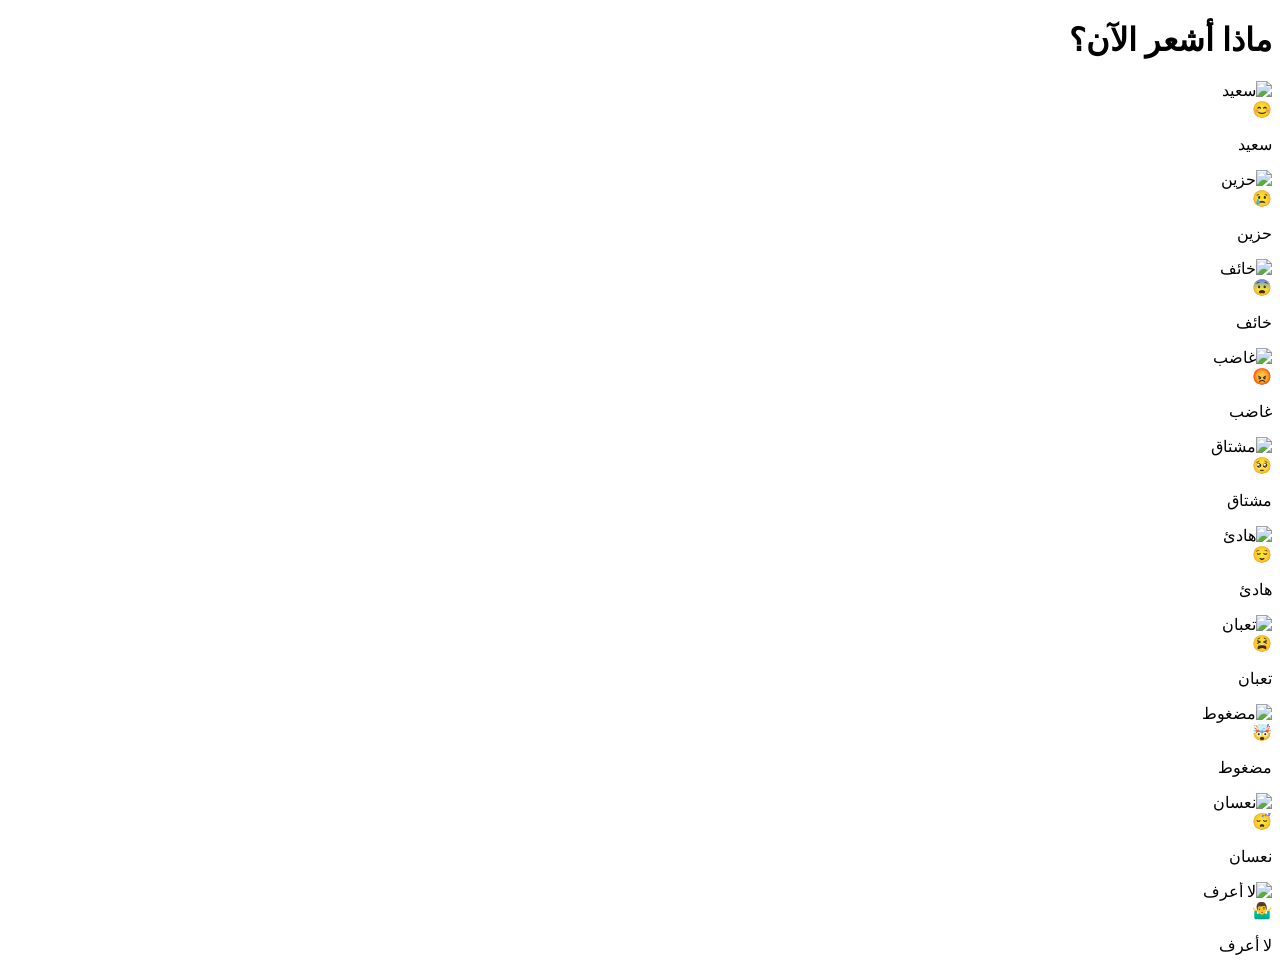
==== index.html @ ff9a75ca "Create index.html" ====
<!DOCTYPE html>
<html lang="ar" dir="rtl">
<head>
    <meta charset="UTF-8">
    <meta name="viewport" content="width=device-width, initial-scale=1.0">
    <title>Meem Clinic - كيف تشعر؟</title>
    <link rel="stylesheet" href="style.css">
</head>
<body>
    <header>
        <h1>ماذا أشعر الآن؟</h1>
    </header>

    <div class="grid-container">
        <div class="card" onclick="speak('أنا سعيد')">
            <div class="img-container"><img src="https://img.freepik.com/free-photo/young-man-smiling_23-2148184334.jpg" alt="سعيد"></div>
            <span class="emoji">😊</span>
            <p>سعيد</p>
        </div>

        <div class="card" onclick="speak('أنا حزين')">
            <div class="img-container"><img src="https://img.freepik.com/free-photo/sad-woman-sitting-floor_23-2148824316.jpg" alt="حزين"></div>
            <span class="emoji">😢</span>
            <p>حزين</p>
        </div>

        <div class="card" onclick="speak('أنا خائف')">
            <div class="img-container"><img src="https://img.freepik.com/free-photo/frightened-woman-looking-camera_23-2148332566.jpg" alt="خائف"></div>
            <span class="emoji">😨</span>
            <p>خائف</p>
        </div>

        <div class="card" onclick="speak('أنا غاضب')">
            <div class="img-container"><img src="https://img.freepik.com/free-photo/angry-man-shouting_23-2148184347.jpg" alt="غاضب"></div>
            <span class="emoji">😡</span>
            <p>غاضب</p>
        </div>

        <div class="card" onclick="speak('أنا مشتاق')">
            <div class="img-container"><img src="https://img.freepik.com/free-photo/child-looking-out-window_23-2148184350.jpg" alt="مشتاق"></div>
            <span class="emoji">🥺</span>
            <p>مشتاق</p>
        </div>

        <div class="card" onclick="speak('أنا هادئ')">
            <div class="img-container"><img src="https://img.freepik.com/free-photo/serene-woman-practicing-yoga_23-2148560636.jpg" alt="هادئ"></div>
            <span class="emoji">😌</span>
            <p>هادئ</p>
        </div>

        <div class="card" onclick="speak('أنا تعبان')">
            <div class="img-container"><img src="https://img.freepik.com/free-photo/exhausted-man-resting-sofa_23-2148184344.jpg" alt="تعبان"></div>
            <span class="emoji">😫</span>
            <p>تعبان</p>
        </div>

        <div class="card" onclick="speak('أنا مضغوط')">
            <div class="img-container"><img src="https://img.freepik.com/free-photo/stressed-businessman-office_23-2148184348.jpg" alt="مضغوط"></div>
            <span class="emoji">🤯</span>
            <p>مضغوط</p>
        </div>

        <div class="card" onclick="speak('أنا نعسان')">
            <div class="img-container"><img src="https://img.freepik.com/free-photo/yawning-man-bed_23-2148184337.jpg" alt="نعسان"></div>
            <span class="emoji">😴</span>
            <p>نعسان</p>
        </div>

        <div class="card" onclick="speak('لا أعرف')">
            <div class="img-container"><img src="https://img.freepik.com/free-photo/confused-man-shrugging-shoulders_23-2148184340.jpg" alt="لا أعرف"></div>
            <span class="emoji">🤷‍♂️</span>
            <p>لا أعرف</p>
        </div>
    </div>

    <script src="script.js"></script>
</body>
</html>
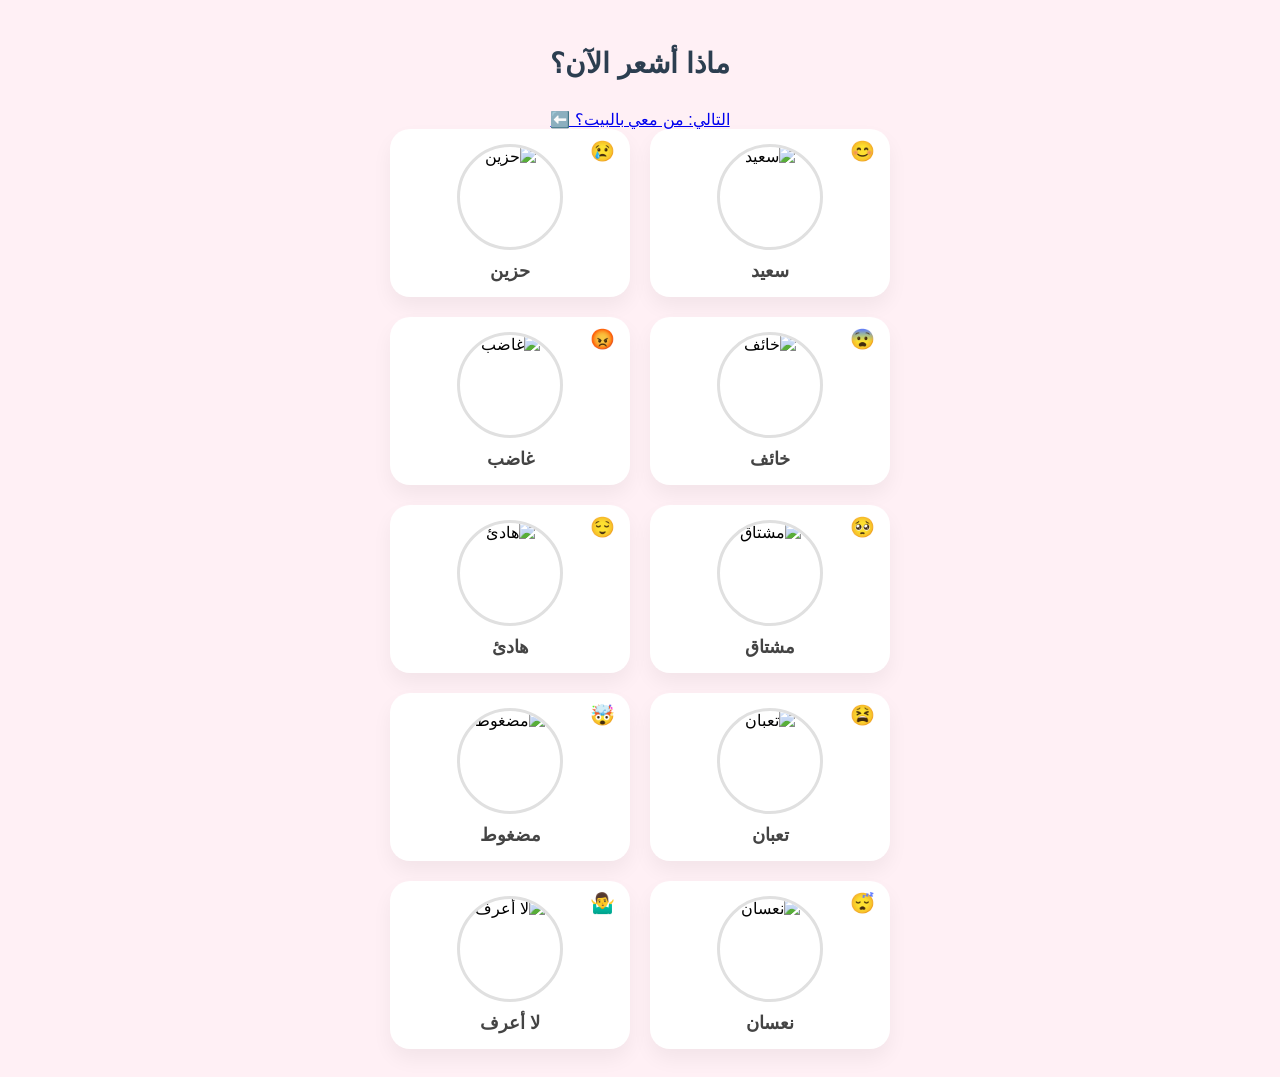
==== commit 6063a017: "Update index.html" ====
--- a/index.html
+++ b/index.html
@@ -9,6 +9,7 @@
 <body>
     <header>
         <h1>ماذا أشعر الآن؟</h1>
+        <a href="people.html" class="nav-btn">التالي: من معي بالبيت؟ ⬅️</a>
     </header>
 
     <div class="grid-container">
--- a/style.css
+++ b/style.css
@@ -0,0 +1,57 @@
+body {
+    font-family: 'Arial', sans-serif;
+    background-color: #fff0f5; /* لون وردي فاتح جذاب */
+    text-align: center;
+    padding: 20px;
+}
+
+h1 { color: #2c3e50; margin-bottom: 30px; font-size: 28px; }
+
+.grid-container {
+    display: grid;
+    grid-template-columns: repeat(2, 1fr); /* عمودين للجوال */
+    gap: 20px;
+    max-width: 500px;
+    margin: 0 auto;
+}
+
+.card {
+    background: white;
+    border-radius: 20px;
+    padding: 15px;
+    position: relative;
+    box-shadow: 0 10px 20px rgba(0,0,0,0.05);
+    cursor: pointer;
+    transition: 0.3s;
+}
+
+.card:active { transform: scale(0.95); }
+
+.img-container {
+    width: 100px;
+    height: 100px;
+    margin: 0 auto 10px;
+    border-radius: 50%;
+    overflow: hidden;
+    border: 3px solid #e0e0e0;
+}
+
+.img-container img {
+    width: 100%;
+    height: 100%;
+    object-fit: cover;
+}
+
+.emoji {
+    position: absolute;
+    top: 10px;
+    right: 15px;
+    font-size: 20px;
+}
+
+.card p {
+    font-size: 18px;
+    font-weight: bold;
+    color: #444;
+    margin: 10px 0 0;
+}
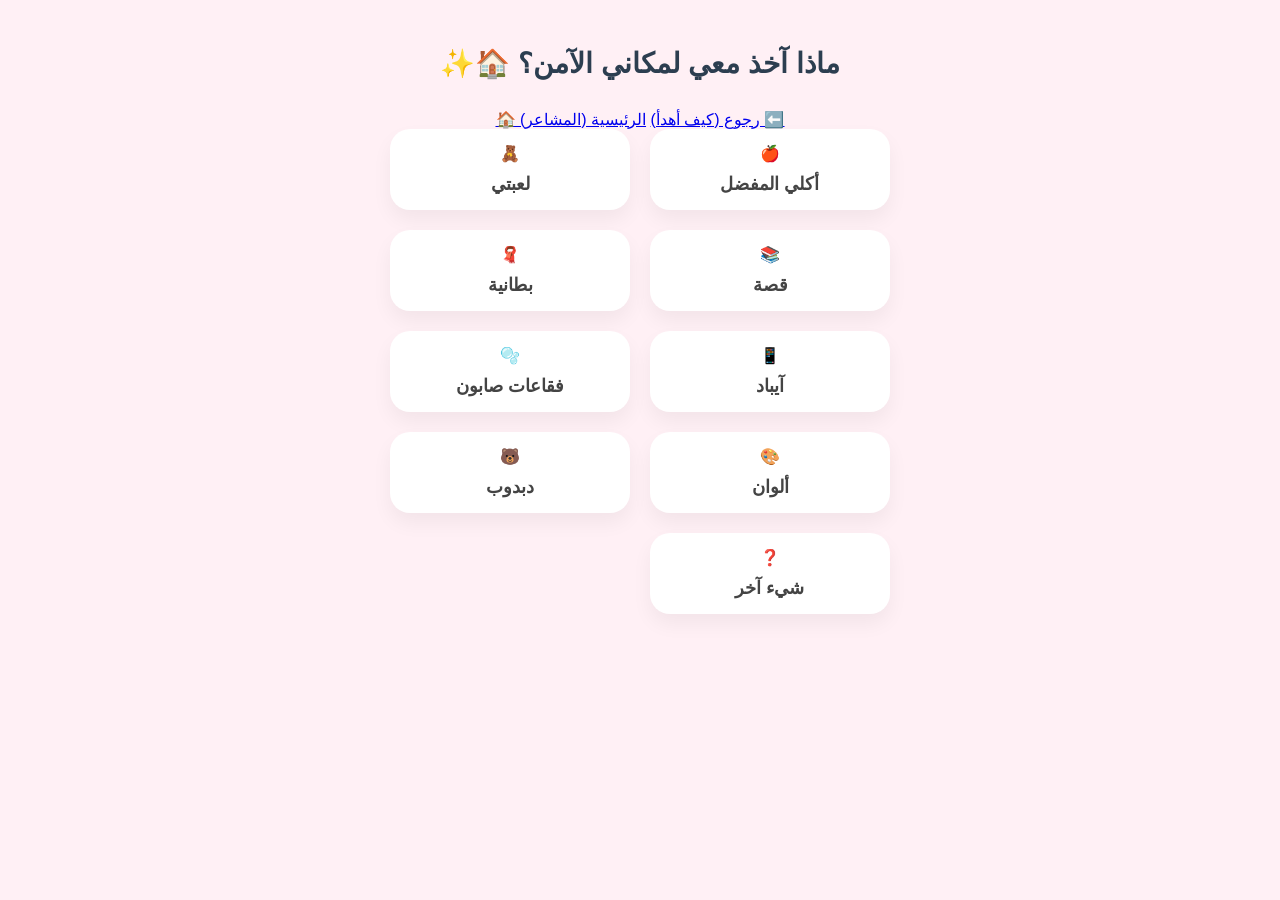
==== commit 34eeae4b: "Create index.html" ====
--- a/index.html
+++ b/index.html
@@ -3,75 +3,28 @@
 <head>
     <meta charset="UTF-8">
     <meta name="viewport" content="width=device-width, initial-scale=1.0">
-    <title>Meem Clinic - كيف تشعر؟</title>
+    <title>مكاني الآمن - Meem Clinic</title>
     <link rel="stylesheet" href="style.css">
 </head>
 <body>
     <header>
-        <h1>ماذا أشعر الآن؟</h1>
-        <a href="people.html" class="nav-btn">التالي: من معي بالبيت؟ ⬅️</a>
+        <h1>ماذا آخذ معي لمكاني الآمن؟ 🏠✨</h1>
+        <div class="nav-container">
+            <a href="calm.html" class="nav-btn">⬅️ رجوع (كيف أهدأ)</a>
+            <a href="index.html" class="nav-btn">الرئيسية (المشاعر) 🏠</a>
+        </div>
     </header>
 
     <div class="grid-container">
-        <div class="card" onclick="speak('أنا سعيد')">
-            <div class="img-container"><img src="https://img.freepik.com/free-photo/young-man-smiling_23-2148184334.jpg" alt="سعيد"></div>
-            <span class="emoji">😊</span>
-            <p>سعيد</p>
-        </div>
-
-        <div class="card" onclick="speak('أنا حزين')">
-            <div class="img-container"><img src="https://img.freepik.com/free-photo/sad-woman-sitting-floor_23-2148824316.jpg" alt="حزين"></div>
-            <span class="emoji">😢</span>
-            <p>حزين</p>
-        </div>
-
-        <div class="card" onclick="speak('أنا خائف')">
-            <div class="img-container"><img src="https://img.freepik.com/free-photo/frightened-woman-looking-camera_23-2148332566.jpg" alt="خائف"></div>
-            <span class="emoji">😨</span>
-            <p>خائف</p>
-        </div>
-
-        <div class="card" onclick="speak('أنا غاضب')">
-            <div class="img-container"><img src="https://img.freepik.com/free-photo/angry-man-shouting_23-2148184347.jpg" alt="غاضب"></div>
-            <span class="emoji">😡</span>
-            <p>غاضب</p>
-        </div>
-
-        <div class="card" onclick="speak('أنا مشتاق')">
-            <div class="img-container"><img src="https://img.freepik.com/free-photo/child-looking-out-window_23-2148184350.jpg" alt="مشتاق"></div>
-            <span class="emoji">🥺</span>
-            <p>مشتاق</p>
-        </div>
-
-        <div class="card" onclick="speak('أنا هادئ')">
-            <div class="img-container"><img src="https://img.freepik.com/free-photo/serene-woman-practicing-yoga_23-2148560636.jpg" alt="هادئ"></div>
-            <span class="emoji">😌</span>
-            <p>هادئ</p>
-        </div>
-
-        <div class="card" onclick="speak('أنا تعبان')">
-            <div class="img-container"><img src="https://img.freepik.com/free-photo/exhausted-man-resting-sofa_23-2148184344.jpg" alt="تعبان"></div>
-            <span class="emoji">😫</span>
-            <p>تعبان</p>
-        </div>
-
-        <div class="card" onclick="speak('أنا مضغوط')">
-            <div class="img-container"><img src="https://img.freepik.com/free-photo/stressed-businessman-office_23-2148184348.jpg" alt="مضغوط"></div>
-            <span class="emoji">🤯</span>
-            <p>مضغوط</p>
-        </div>
-
-        <div class="card" onclick="speak('أنا نعسان')">
-            <div class="img-container"><img src="https://img.freepik.com/free-photo/yawning-man-bed_23-2148184337.jpg" alt="نعسان"></div>
-            <span class="emoji">😴</span>
-            <p>نعسان</p>
-        </div>
-
-        <div class="card" onclick="speak('لا أعرف')">
-            <div class="img-container"><img src="https://img.freepik.com/free-photo/confused-man-shrugging-shoulders_23-2148184340.jpg" alt="لا أعرف"></div>
-            <span class="emoji">🤷‍♂️</span>
-            <p>لا أعرف</p>
-        </div>
+        <div class="card" onclick="speak('أريد أن آخذ أكلي المفضل')"><span>🍎</span><p>أكلي المفضل</p></div>
+        <div class="card" onclick="speak('أريد أن آخذ لعبتي')"><span>🧸</span><p>لعبتي</p></div>
+        <div class="card" onclick="speak('أريد أن آخذ قصة')"><span>📚</span><p>قصة</p></div>
+        <div class="card" onclick="speak('أريد أن آخذ بطانية')"><span>🧣</span><p>بطانية</p></div>
+        <div class="card" onclick="speak('أريد أن آخذ الآيباد')"><span>📱</span><p>آيباد</p></div>
+        <div class="card" onclick="speak('أريد أن آخذ فقاعات الصابون')"><span>🫧</span><p>فقاعات صابون</p></div>
+        <div class="card" onclick="speak('أريد أن آخذ ألواني')"><span>🎨</span><p>ألوان</p></div>
+        <div class="card" onclick="speak('أريد أن آخذ دبدوبي')"><span>🐻</span><p>دبدوب</p></div>
+        <div class="card" onclick="speak('أريد شيئاً آخر')"><span>❓</span><p>شيء آخر</p></div>
     </div>
 
     <script src="script.js"></script>
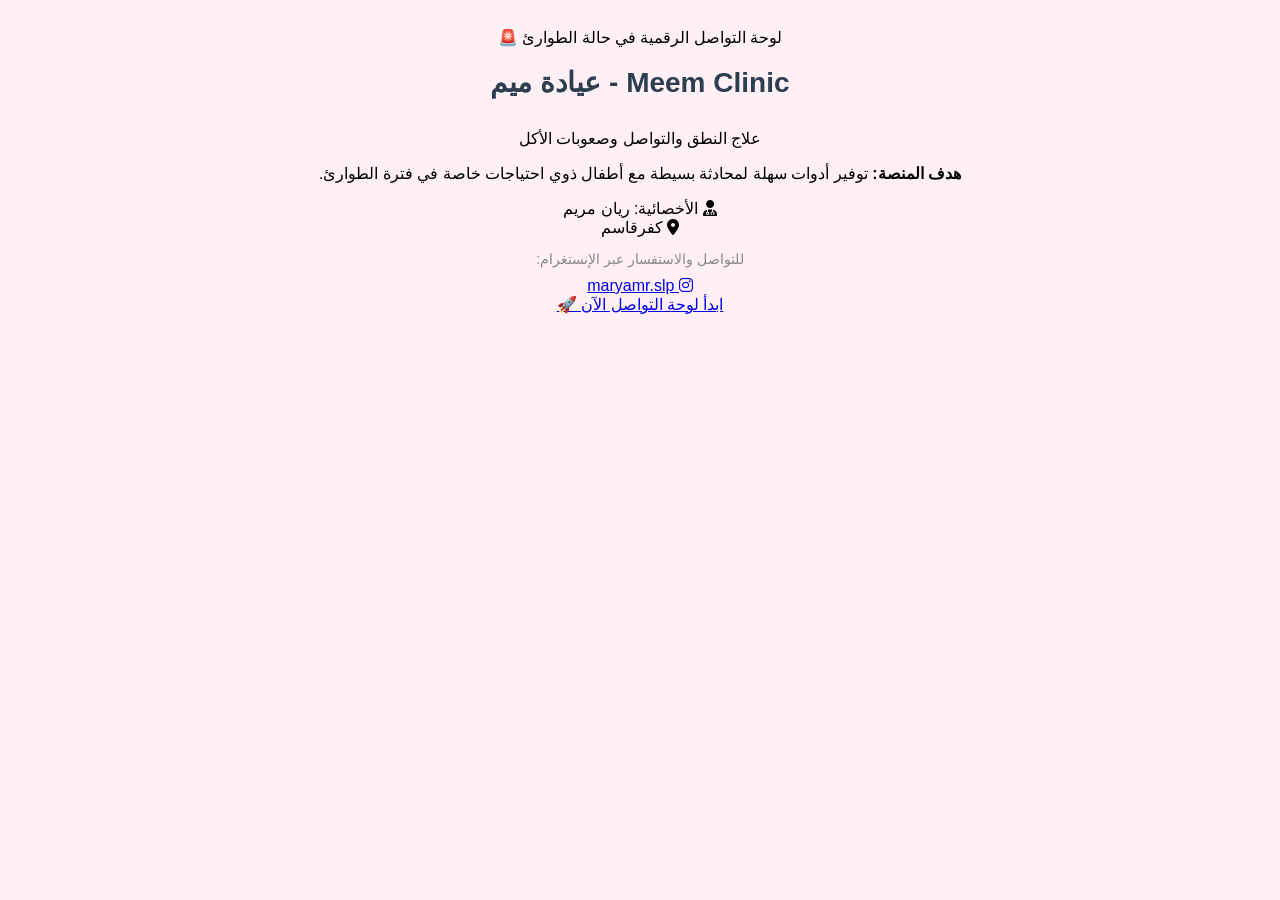
==== commit 71a336d7: "Update index.html" ====
--- a/index.html
+++ b/index.html
@@ -3,30 +3,41 @@
 <head>
     <meta charset="UTF-8">
     <meta name="viewport" content="width=device-width, initial-scale=1.0">
-    <title>مكاني الآمن - Meem Clinic</title>
+    <title>Meem Clinic - عيادة ميم</title>
     <link rel="stylesheet" href="style.css">
+    <link rel="stylesheet" href="https://cdnjs.cloudflare.com/ajax/libs/font-awesome/6.0.0/css/all.min.css">
 </head>
 <body>
-    <header>
-        <h1>ماذا آخذ معي لمكاني الآمن؟ 🏠✨</h1>
-        <div class="nav-container">
-            <a href="calm.html" class="nav-btn">⬅️ رجوع (كيف أهدأ)</a>
-            <a href="index.html" class="nav-btn">الرئيسية (المشاعر) 🏠</a>
+    <div class="welcome-container">
+        <header class="main-header">
+            <div class="emergency-badge">لوحة التواصل الرقمية في حالة الطوارئ 🚨</div>
+            <h1>Meem Clinic - عيادة ميم</h1>
+            <p class="tagline">علاج النطق والتواصل وصعوبات الأكل</p>
+        </header>
+
+        <section class="goal-section">
+            <p><strong>هدف المنصة:</strong> توفير أدوات سهلة لمحادثة بسيطة مع أطفال ذوي احتياجات خاصة في فترة الطوارئ.</p>
+        </section>
+
+        <div class="info-card">
+            <div class="info-item">
+                <i class="fas fa-user-md"></i>
+                <span>الأخصائية: ريان مريم</span>
+            </div>
+            <div class="info-item">
+                <i class="fas fa-map-marker-alt"></i>
+                <span>كفرقاسم</span>
+            </div>
         </div>
-    </header>
 
-    <div class="grid-container">
-        <div class="card" onclick="speak('أريد أن آخذ أكلي المفضل')"><span>🍎</span><p>أكلي المفضل</p></div>
-        <div class="card" onclick="speak('أريد أن آخذ لعبتي')"><span>🧸</span><p>لعبتي</p></div>
-        <div class="card" onclick="speak('أريد أن آخذ قصة')"><span>📚</span><p>قصة</p></div>
-        <div class="card" onclick="speak('أريد أن آخذ بطانية')"><span>🧣</span><p>بطانية</p></div>
-        <div class="card" onclick="speak('أريد أن آخذ الآيباد')"><span>📱</span><p>آيباد</p></div>
-        <div class="card" onclick="speak('أريد أن آخذ فقاعات الصابون')"><span>🫧</span><p>فقاعات صابون</p></div>
-        <div class="card" onclick="speak('أريد أن آخذ ألواني')"><span>🎨</span><p>ألوان</p></div>
-        <div class="card" onclick="speak('أريد أن آخذ دبدوبي')"><span>🐻</span><p>دبدوب</p></div>
-        <div class="card" onclick="speak('أريد شيئاً آخر')"><span>❓</span><p>شيء آخر</p></div>
+        <div class="social-links">
+            <p style="margin-bottom: 10px; color: #888; font-size: 14px;">للتواصل والاستفسار عبر الإنستغرام:</p>
+            <a href="https://www.instagram.com/maryamr.slp?igsh=NjB0MGpjMm1vZW5p&utm_source=qr" target="_blank" class="instagram-btn">
+                <i class="fab fa-instagram"></i> maryamr.slp
+            </a>
+        </div>
+
+        <a href="feelings.html" class="start-btn">ابدأ لوحة التواصل الآن 🚀</a>
     </div>
-
-    <script src="script.js"></script>
 </body>
 </html>
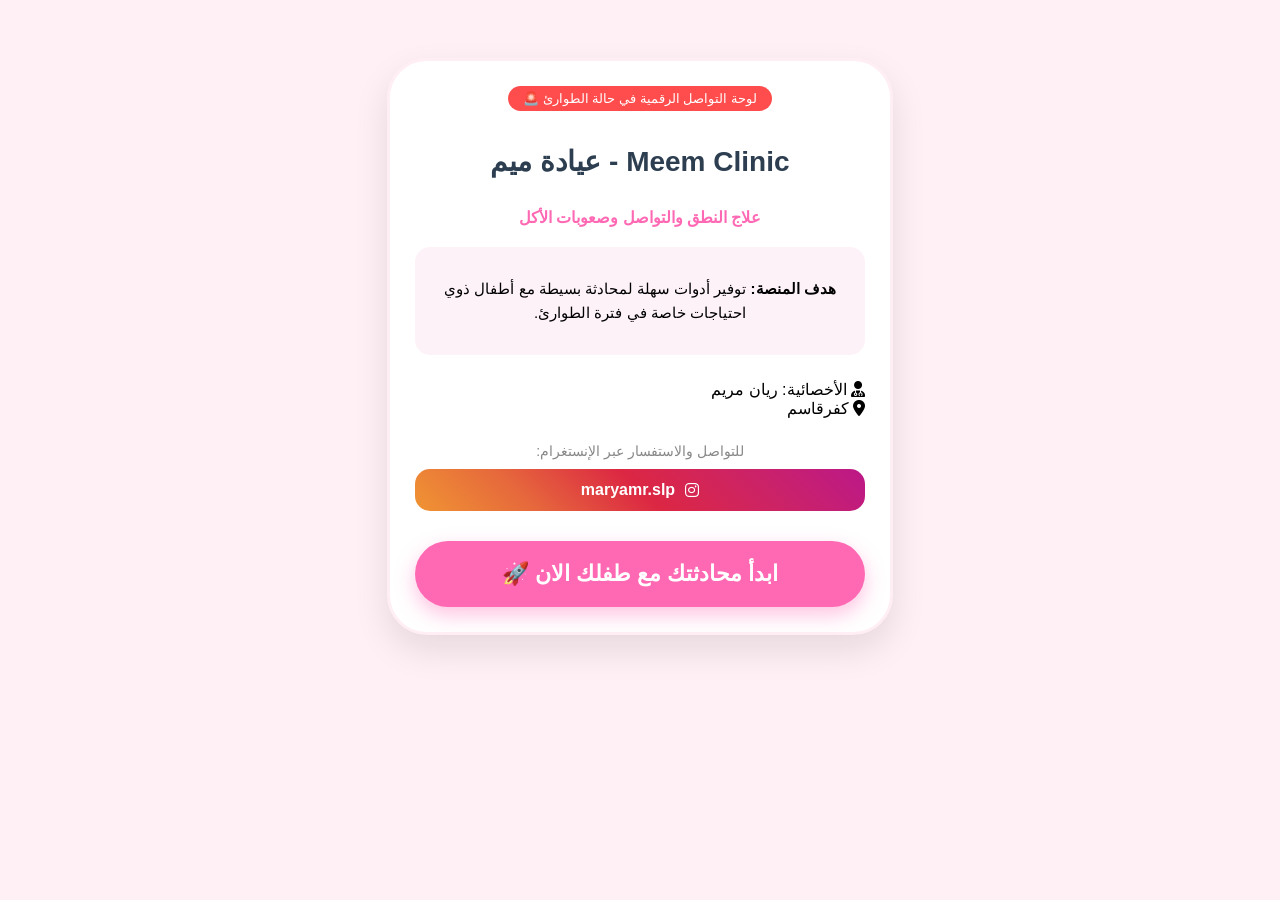
==== commit 6f9610e7: "Update index.html" ====
--- a/index.html
+++ b/index.html
@@ -37,7 +37,7 @@
             </a>
         </div>
 
-        <a href="feelings.html" class="start-btn">ابدأ لوحة التواصل الآن 🚀</a>
+        <a href="feelings.html" class="start-btn">ابدأ محادثتك مع طفلك الان  🚀</a>
     </div>
 </body>
 </html>
--- a/style.css
+++ b/style.css
@@ -55,3 +55,70 @@
     color: #444;
     margin: 10px 0 0;
 }
+/* --- تنسيق صفحة البداية الجديدة --- */
+.welcome-container {
+    max-width: 450px;
+    margin: 30px auto;
+    padding: 25px;
+    background: #ffffff;
+    border-radius: 40px;
+    box-shadow: 0 15px 35px rgba(0,0,0,0.1);
+    text-align: center;
+    border: 3px solid #ffeff5;
+}
+
+.emergency-badge {
+    background: #ff4d4d;
+    color: white;
+    padding: 5px 15px;
+    border-radius: 20px;
+    font-size: 13px;
+    display: inline-block;
+    margin-bottom: 15px;
+}
+
+.tagline {
+    color: #ff69b4;
+    font-weight: bold;
+    margin-bottom: 20px;
+}
+
+.goal-section {
+    background: #fdf2f8;
+    padding: 15px;
+    border-radius: 15px;
+    margin-bottom: 25px;
+    font-size: 15px;
+    line-height: 1.6;
+}
+
+.info-card {
+    text-align: right;
+    margin-bottom: 25px;
+}
+
+.instagram-btn {
+    display: flex;
+    align-items: center;
+    justify-content: center;
+    gap: 10px;
+    background: linear-gradient(45deg, #f09433, #e6683c, #dc2743, #cc2366, #bc1888);
+    color: white;
+    padding: 12px;
+    border-radius: 15px;
+    text-decoration: none;
+    margin-bottom: 30px;
+    font-weight: bold;
+}
+
+.start-btn {
+    display: block;
+    padding: 20px;
+    background: #ff69b4;
+    color: white;
+    text-decoration: none;
+    border-radius: 50px;
+    font-size: 22px;
+    font-weight: bold;
+    box-shadow: 0 8px 20px rgba(255, 105, 180, 0.4);
+}
